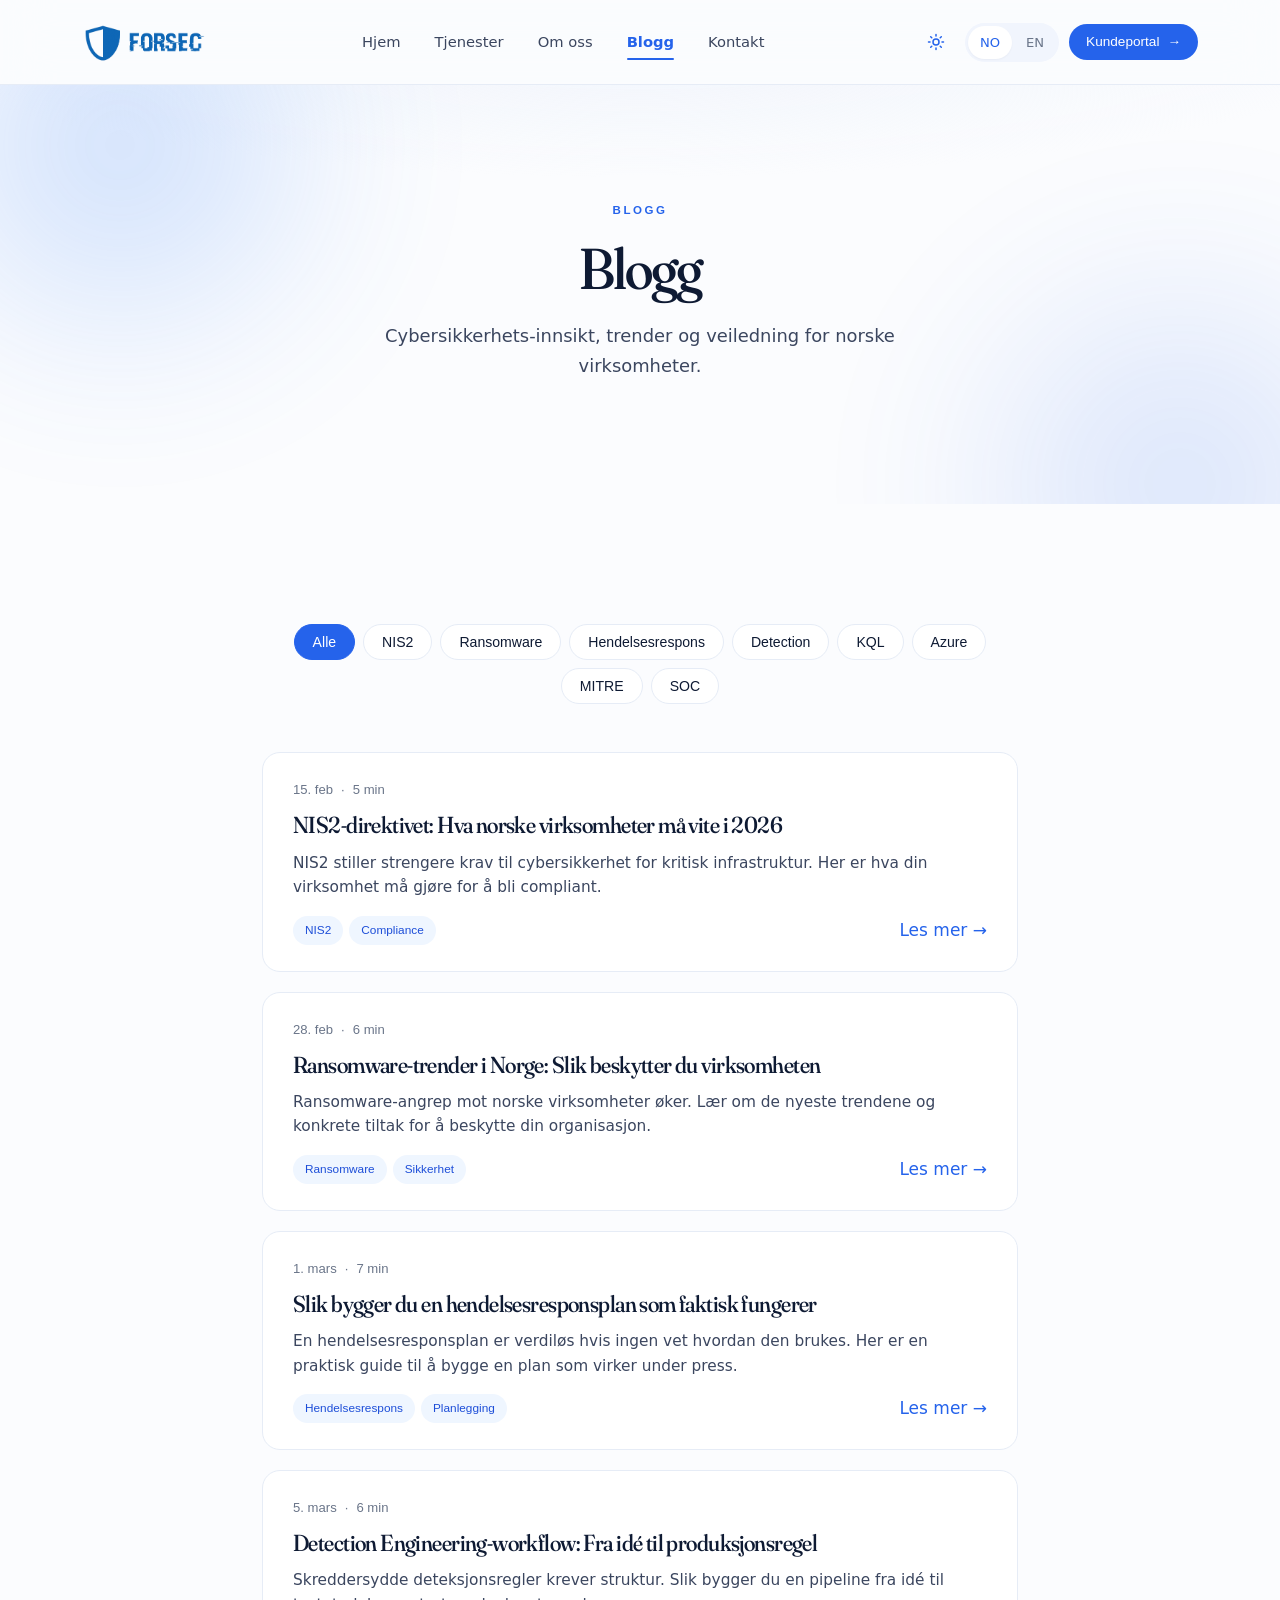
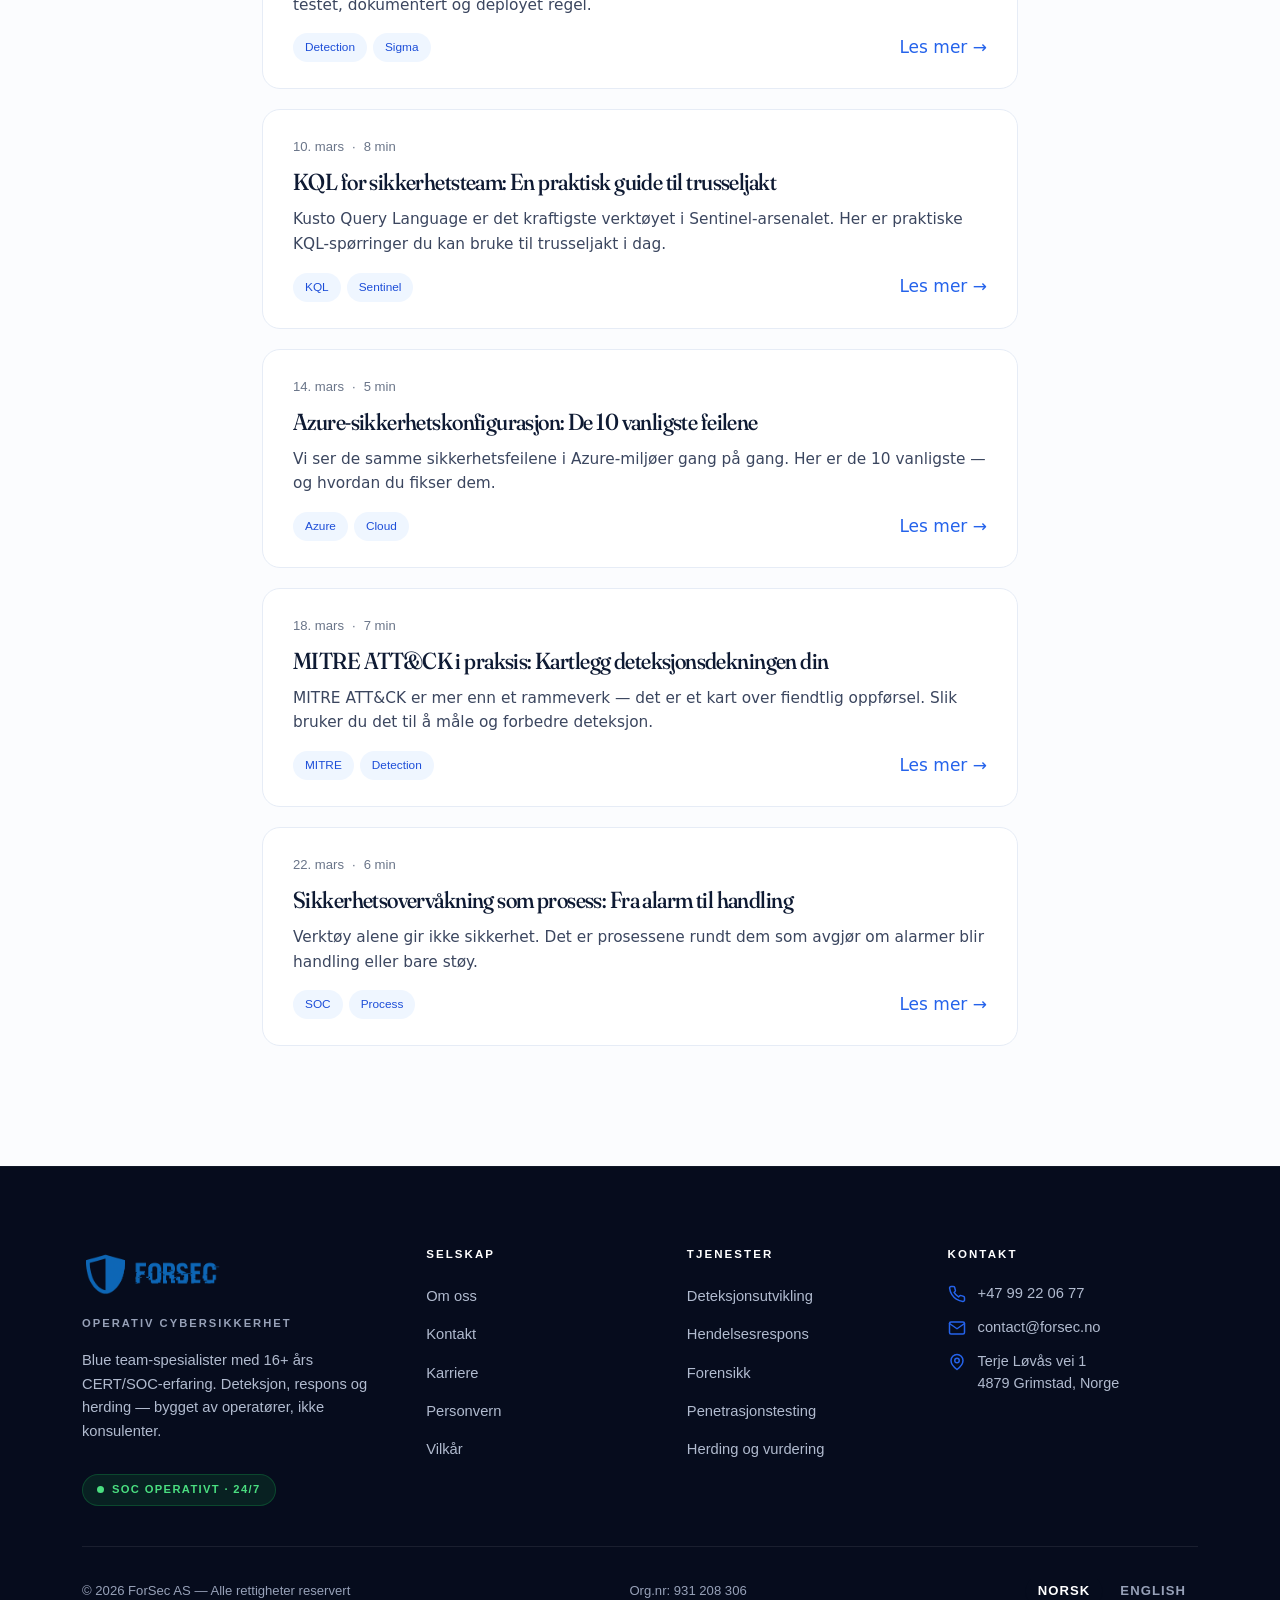
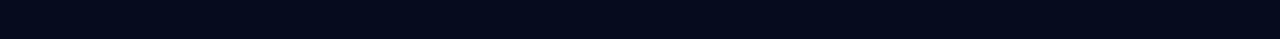
==== blogg.html @ 3f20dda6 "Add files via upload" ====
<!DOCTYPE html>
<html lang="nb" data-theme="light">
<head>
<meta charset="UTF-8" />
<meta name="viewport" content="width=device-width, initial-scale=1.0" />
<meta name="theme-color" content="#2563eb" />
<meta name="color-scheme" content="light dark" />
<meta name="description" content="ForSec blogg — cybersikkerhets-innsikt, trender og veiledning for norske virksomheter." />
<title>Blogg – ForSec</title>
<link rel="canonical" href="https://forsec.no/blogg.html" />
<link rel="icon" type="image/png" href="favicon.png" />
<link rel="preconnect" href="https://fonts.googleapis.com" />
<link rel="preconnect" href="https://fonts.gstatic.com" crossorigin />
<link href="https://fonts.googleapis.com/css2?family=Fraunces:opsz,wght@9..144,400;9..144,500;9..144,600family=Inter:wght@400;500;600;700;800&display=swapfamily=Inter:wght@400;500;600;700family=Inter:wght@400;500;600;700;800&display=swapdisplay=swap" rel="stylesheet" />
<link rel="stylesheet" href="styles.css" />
</head>
<body>
<a class="skip-link" href="#main">Hopp til hovedinnhold</a>
<header class="site-header">
  <div class="container header-inner">
    <a class="brand" href="index.html" aria-label="ForSec hjem"><img class="brand-logo" src="forsec-logo.png" alt="ForSec" width="120" height="32" /></a>
    <nav class="main-nav" aria-label="Hovedmeny" data-i18n-aria-label="aria.nav">
      <a href="index.html"     class="nav-link" data-i18n="nav.home">Hjem</a>
      <a href="tjenester.html" class="nav-link" data-i18n="nav.services">Tjenester</a>
      <a href="om-oss.html"    class="nav-link" data-i18n="nav.about">Om oss</a>
      <a href="blogg.html"     class="nav-link active" data-i18n="nav.blog">Blogg</a>
      <a href="kontakt.html"   class="nav-link" data-i18n="nav.contact">Kontakt</a>
    </nav>
    <div class="header-utils">
      <button class="theme-toggle" id="themeToggle" aria-label="Bytt tema" data-i18n-aria-label="aria.theme"><span class="icon-wrap"><svg class="icon icon-sun" viewBox="0 0 24 24" fill="none" stroke="currentColor" stroke-width="2" stroke-linecap="round" stroke-linejoin="round" aria-hidden="true"><circle cx="12" cy="12" r="4"/><path d="M12 2v2M12 20v2M4.93 4.93l1.41 1.41M17.66 17.66l1.41 1.41M2 12h2M20 12h2M4.93 19.07l1.41-1.41M17.66 6.34l1.41-1.41"/></svg><svg class="icon icon-moon" viewBox="0 0 24 24" fill="currentColor" aria-hidden="true"><path d="M20 14.5A8 8 0 0 1 9.5 4a8 8 0 1 0 10.5 10.5Z"/></svg></span></button>
      <div class="lang-toggle" role="group" aria-label="Språk" data-i18n-aria-label="aria.lang"><button class="lang-btn active" data-lang="no">NO</button><span class="lang-sep">/</span><button class="lang-btn" data-lang="en">EN</button></div>
      <button class="btn btn-primary btn-sm" type="button" data-action="login"><span data-i18n="nav.cta">Kundeportal</span> <span class="arrow" aria-hidden="true">→</span></button>
    </div>
  </div>
</header>

<main id="main">

<section class="hero hero-sub" aria-labelledby="bl-hero">
  <div class="container hero-inner">
    <span class="eyebrow" data-i18n="bl.eyebrow">Blogg</span>
    <h1 class="hero-title" id="bl-hero" data-i18n="bl.title">Blogg</h1>
    <p class="hero-lede" data-i18n="bl.lede">Cybersikkerhets-innsikt, trender og veiledning for norske virksomheter.</p>
  </div>
</section>

<section class="section">
  <div class="container container-narrow">
    <div class="blog-filter is-collapsed" id="blogFilter">
      <button class="filter-chip active" data-filter="all" data-i18n="bl.all">Alle</button>
      <button class="filter-chip" data-filter="nis2">NIS2</button>
      <button class="filter-chip" data-filter="ransomware">Ransomware</button>
      <button class="filter-chip" data-filter="ir">Hendelsesrespons</button>
      <button class="filter-chip" data-filter="detection">Detection</button>
      <button class="filter-chip" data-filter="kql">KQL</button>
      <button class="filter-chip" data-filter="azure">Azure</button>
      <button class="filter-chip" data-filter="mitre">MITRE</button>
      <button class="filter-chip" data-filter="soc">SOC</button>
    </div>

    <div class="blog-list">
      <article class="post-card reveal" data-tags="nis2 compliance">
        <div class="post-meta"><span data-i18n="blog.b1.date">15. feb</span><span>·</span><span data-i18n="blog.b1.read">5 min</span></div>
        <h2><a href="#" data-i18n="bl.a1.title">NIS2-direktivet: Hva norske virksomheter må vite i 2026</a></h2>
        <p data-i18n="bl.a1.body">NIS2 stiller strengere krav til cybersikkerhet for kritisk infrastruktur. Her er hva din virksomhet må gjøre for å bli compliant.</p>
        <div class="post-foot"><ul class="chips"><li>NIS2</li><li>Compliance</li></ul><a class="link" href="#" aria-label="Les hele artikkelen">Les mer →</a></div>
      </article>
      <article class="post-card reveal" data-tags="ransomware">
        <div class="post-meta"><span data-i18n="blog.b2.date">28. feb</span><span>·</span><span data-i18n="blog.b2.read">6 min</span></div>
        <h2><a href="#" data-i18n="bl.a2.title">Ransomware-trender i Norge: Slik beskytter du virksomheten</a></h2>
        <p data-i18n="bl.a2.body">Ransomware-angrep mot norske virksomheter øker. Lær om de nyeste trendene og konkrete tiltak for å beskytte din organisasjon.</p>
        <div class="post-foot"><ul class="chips"><li>Ransomware</li><li data-i18n="blog.b2.tag">Sikkerhet</li></ul><a class="link" href="#" aria-label="Les hele artikkelen">Les mer →</a></div>
      </article>
      <article class="post-card reveal" data-tags="ir">
        <div class="post-meta"><span data-i18n="blog.b3.date">1. mars</span><span>·</span><span data-i18n="blog.b3.read">7 min</span></div>
        <h2><a href="#" data-i18n="bl.a3.title">Slik bygger du en hendelsesresponsplan som faktisk fungerer</a></h2>
        <p data-i18n="bl.a3.body">En hendelsesresponsplan er verdiløs hvis ingen vet hvordan den brukes. Her er en praktisk guide til å bygge en plan som virker under press.</p>
        <div class="post-foot"><ul class="chips"><li data-i18n="blog.b3.chip1">Hendelsesrespons</li><li data-i18n="blog.b3.chip2">Planlegging</li></ul><a class="link" href="#" aria-label="Les hele artikkelen">Les mer →</a></div>
      </article>
      <article class="post-card reveal" data-tags="detection">
        <div class="post-meta"><span>5. mars</span><span>·</span><span>6 min</span></div>
        <h2><a href="#" data-i18n="bl.a4.title">Detection Engineering-workflow: Fra idé til produksjonsregel</a></h2>
        <p data-i18n="bl.a4.body">Skreddersydde deteksjonsregler krever struktur. Slik bygger du en pipeline fra idé til testet, dokumentert og deployet regel.</p>
        <div class="post-foot"><ul class="chips"><li>Detection</li><li>Sigma</li></ul><a class="link" href="#" aria-label="Les hele artikkelen">Les mer →</a></div>
      </article>
      <article class="post-card reveal" data-tags="kql detection">
        <div class="post-meta"><span>10. mars</span><span>·</span><span>8 min</span></div>
        <h2><a href="#" data-i18n="bl.a5.title">KQL for sikkerhetsteam: En praktisk guide til trusseljakt</a></h2>
        <p data-i18n="bl.a5.body">Kusto Query Language er det kraftigste verktøyet i Sentinel-arsenalet. Her er praktiske KQL-spørringer du kan bruke til trusseljakt i dag.</p>
        <div class="post-foot"><ul class="chips"><li>KQL</li><li>Sentinel</li></ul><a class="link" href="#" aria-label="Les hele artikkelen">Les mer →</a></div>
      </article>
      <article class="post-card reveal" data-tags="azure">
        <div class="post-meta"><span>14. mars</span><span>·</span><span>5 min</span></div>
        <h2><a href="#" data-i18n="bl.a6.title">Azure-sikkerhetskonfigurasjon: De 10 vanligste feilene</a></h2>
        <p data-i18n="bl.a6.body">Vi ser de samme sikkerhetsfeilene i Azure-miljøer gang på gang. Her er de 10 vanligste — og hvordan du fikser dem.</p>
        <div class="post-foot"><ul class="chips"><li>Azure</li><li>Cloud</li></ul><a class="link" href="#" aria-label="Les hele artikkelen">Les mer →</a></div>
      </article>
      <article class="post-card reveal" data-tags="mitre detection">
        <div class="post-meta"><span>18. mars</span><span>·</span><span>7 min</span></div>
        <h2><a href="#" data-i18n="bl.a7.title">MITRE ATT&amp;CK i praksis: Kartlegg deteksjonsdekningen din</a></h2>
        <p data-i18n="bl.a7.body">MITRE ATT&amp;CK er mer enn et rammeverk — det er et kart over fiendtlig oppførsel. Slik bruker du det til å måle og forbedre deteksjon.</p>
        <div class="post-foot"><ul class="chips"><li>MITRE</li><li>Detection</li></ul><a class="link" href="#" aria-label="Les hele artikkelen">Les mer →</a></div>
      </article>
      <article class="post-card reveal" data-tags="soc">
        <div class="post-meta"><span>22. mars</span><span>·</span><span>6 min</span></div>
        <h2><a href="#" data-i18n="bl.a8.title">Sikkerhetsovervåkning som prosess: Fra alarm til handling</a></h2>
        <p data-i18n="bl.a8.body">Verktøy alene gir ikke sikkerhet. Det er prosessene rundt dem som avgjør om alarmer blir handling eller bare støy.</p>
        <div class="post-foot"><ul class="chips"><li>SOC</li><li>Process</li></ul><a class="link" href="#" aria-label="Les hele artikkelen">Les mer →</a></div>
      </article>
    </div>
  </div>
</section>

</main>

<footer class="site-footer">
  <div class="container">
    <div class="footer-grid">
      <div class="footer-brand"><a class="brand" href="index.html"><img class="brand-logo" src="forsec-logo.png" alt="ForSec" width="120" height="32" /></a><span class="footer-tag" data-i18n="footer.tag">Operativ cybersikkerhet</span><p data-i18n="footer.body">Blue team-spesialister med 16+ års CERT/SOC-erfaring. Deteksjon, respons og herding — bygget av operatører, ikke konsulenter.</p><div class="status-pill"><span class="dot" aria-hidden="true"></span><span data-i18n="footer.status">SOC operativt · 24/7</span></div></div>
      <div class="footer-col"><h4 data-i18n="footer.h1">Selskap</h4><ul><li><a href="om-oss.html" data-i18n="footer.about">Om oss</a></li><li><a href="kontakt.html" data-i18n="footer.contact">Kontakt</a></li><li><a href="kontakt.html" data-i18n="footer.career">Karriere</a></li><li><a href="#" data-i18n="footer.privacy">Personvern</a></li><li><a href="#" data-i18n="footer.terms">Vilkår</a></li></ul></div>
      <div class="footer-col"><h4 data-i18n="footer.h2">Tjenester</h4><ul><li><a href="tjenester.html" data-i18n="footer.s1">Deteksjonsutvikling</a></li><li><a href="tjenester.html" data-i18n="footer.s2">Hendelsesrespons</a></li><li><a href="tjenester.html" data-i18n="footer.s3">Forensikk</a></li><li><a href="tjenester.html" data-i18n="footer.s4">Penetrasjonstesting</a></li><li><a href="tjenester.html" data-i18n="footer.s5">Herding og vurdering</a></li></ul></div>
      <div class="footer-col"><h4 data-i18n="footer.h3">Kontakt</h4><ul class="contact-list">
        <li><span class="ci" aria-hidden="true"><svg viewBox="0 0 24 24" fill="none" stroke="currentColor" stroke-width="2" stroke-linecap="round" stroke-linejoin="round"><path d="M22 16.92v3a2 2 0 0 1-2.18 2 19.79 19.79 0 0 1-8.63-3.07 19.5 19.5 0 0 1-6-6 19.79 19.79 0 0 1-3.07-8.67A2 2 0 0 1 4.11 2h3a2 2 0 0 1 2 1.72 12.84 12.84 0 0 0 .7 2.81 2 2 0 0 1-.45 2.11L8.09 9.91a16 16 0 0 0 6 6l1.27-1.27a2 2 0 0 1 2.11-.45 12.84 12.84 0 0 0 2.81.7A2 2 0 0 1 22 16.92z"/></svg></span><a href="tel:+4799220677">+47 99 22 06 77</a></li>
        <li><span class="ci" aria-hidden="true"><svg viewBox="0 0 24 24" width="18" height="14" fill="none" stroke="currentColor" stroke-width="2" stroke-linecap="round" stroke-linejoin="round"><rect x="2" y="4" width="20" height="16" rx="2"/><path d="m2 6 10 7L22 6"/></svg></span><a href="mailto:contact@forsec.no">contact@forsec.no</a></li>
        <li><span class="ci" aria-hidden="true"><svg viewBox="0 0 24 24" fill="none" stroke="currentColor" stroke-width="2" stroke-linecap="round" stroke-linejoin="round"><path d="M20 10c0 6-8 12-8 12s-8-6-8-12a8 8 0 0 1 16 0z"/><circle cx="12" cy="10" r="3"/></svg></span><span data-i18n="footer.addr">Terje Løvås vei 1<br/>4879 Grimstad, Norge</span></li>
      </ul></div>
    </div>
    <div class="footer-bottom"><span data-i18n="footer.copy">© 2026 ForSec AS — Alle rettigheter reservert</span><span data-i18n="footer.orgnr">Org.nr: 931 208 306</span><div class="footer-lang"><button class="lang-btn active" data-lang="no" data-i18n="footer.lang.no">NORSK</button><button class="lang-btn" data-lang="en" data-i18n="footer.lang.en">ENGLISH</button></div></div>
  </div>
</footer>

<script src="script.js"></script>
</body>
</html>
---- styles.css ----
/* ============================================================
   ForSec v3 — Apple/Anthropic refined editorial
   Serif headings (Fraunces) + Inter body. Blå + hvit + pastell.
   ============================================================ */

:root, [data-theme="light"] {
  --primary:        #2563eb;
  --primary-light:  #3b82f6;
  --primary-mid:    #93c5fd;
  --primary-dark:   #1d4ed8;
  --primary-darker: #1e3a8a;
  --primary-soft:   #eff6ff;
  --primary-softer: #f8faff;
  --primary-tint:   #f1f5fd;

  --bg:             #fbfcfe;
  --bg-tint:        #f1f5fd;
  --bg-elevated:    #ffffff;
  --bg-pastel:      #eef3fc;
  --bg-dark:        #0a1428;
  --bg-darker:      #060c1d;

  --text:           #0e1a33;
  --text-2:         #3b465f;
  --text-muted:     #6a7589;
  --text-faint:     #99a2b3;
  --text-on-dark:   #dce4f2;
  --text-on-dark-2: #b1bbcf;
  --text-on-dark-3: #97a1b8;

  --border:         #e6ecf6;
  --border-strong:  #d3dcec;

  --success: #16a34a;

  --shadow-xs: 0 1px 2px rgba(14,26,51,.04);
  --shadow-sm: 0 1px 3px rgba(14,26,51,.05);
  --shadow:    0 4px 16px rgba(14,26,51,.06), 0 1px 3px rgba(14,26,51,.04);
  --shadow-md: 0 12px 32px rgba(14,26,51,.08), 0 4px 10px rgba(14,26,51,.04);
  --shadow-lg: 0 24px 60px rgba(37,99,235,.16);
  --shadow-blue: 0 4px 14px rgba(37,99,235,.22);

  --r-sm: 10px;
  --r:    14px;
  --r-lg: 18px;
  --r-xl: 24px;

  --container: 1180px;
  --ease: cubic-bezier(.22,.61,.36,1);
  --t-fast: .2s var(--ease);
  --t-med:  .4s var(--ease);
  --t-slow: .65s var(--ease);
}

[data-theme="dark"] {
  --primary:       #6ea8ff;
  --primary-light: #93c5fd;
  --primary-dark:  #3b82f6;
  --primary-mid:   #6ea8ff;
  --primary-soft:  rgba(37,99,235,.18);
  --primary-softer:rgba(37,99,235,.08);
  --primary-tint:  rgba(37,99,235,.10);
  --bg:            #060c1d;
  --bg-tint:       #0b1530;
  --bg-elevated:   #0f1a36;
  --bg-pastel:     #0e1830;
  --text:          #f1f5fd;
  --text-2:        #c4cee0;
  --text-muted:    #8a94ad;
  --border:        #1d2849;
  --border-strong: #2c3a5f;
}

* { box-sizing: border-box; }
html { scroll-behavior: smooth; }
body {
  margin: 0;
  font-family: "Inter", system-ui, -apple-system, "Segoe UI", Roboto, sans-serif;
  font-size: 17px;
  background: var(--bg);
  color: var(--text);
  line-height: 1.6;
  -webkit-font-smoothing: antialiased;
  -moz-osx-font-smoothing: grayscale;
  transition: background-color .3s ease, color .3s ease;
}
img, svg { display: block; max-width: 100%; }
a { color: var(--text); text-decoration: none; }
ul { padding: 0; margin: 0; list-style: none; }
p  { margin: 0 0 1em; color: var(--text-2); }

/* Serif headings (Fraunces) — refined editorial feel */
h1, h2, h3, h4 {
  margin: 0;
  font-family: "Fraunces", "Source Serif Pro", "New York", Georgia, serif;
  font-weight: 500;
  color: var(--text);
  letter-spacing: -0.025em;
  font-variation-settings: "opsz" 144, "SOFT" 50;
}
h1 { font-size: clamp(2.8rem, 5.8vw, 4.8rem); line-height: 1.04; letter-spacing: -0.035em; font-weight: 500; }
h2 { font-size: clamp(2rem, 3.8vw, 3.1rem); line-height: 1.12; letter-spacing: -0.025em; font-weight: 500; }
h3 { font-size: 1.35rem; line-height: 1.3; font-weight: 500; letter-spacing: -0.015em; }
h4 { font-size: .82rem; line-height: 1.3; font-weight: 600; font-family: "Inter", sans-serif; letter-spacing: .04em; }
.grad { color: var(--primary); font-style: italic; }

.container { width: 100%; max-width: var(--container); margin: 0 auto; padding: 0 32px; }
.container-narrow { max-width: 820px; }

.skip-link {
  position: absolute; left: 16px; top: -100px; z-index: 100;
  background: var(--bg-elevated); color: var(--text);
  padding: 10px 16px; border-radius: var(--r);
  border: 1px solid var(--border-strong);
  font-weight: 600; transition: top .2s ease;
}
.skip-link:focus { top: 16px; outline: 2px solid var(--primary); outline-offset: 2px; }

/* ---------- Header (soft, refined) ---------- */
.site-header {
  position: sticky; top: 0; z-index: 50;
  background: rgba(251,252,254,.82);
  border-bottom: 1px solid var(--border);
  -webkit-backdrop-filter: blur(24px) saturate(180%);
          backdrop-filter: blur(24px) saturate(180%);
}
[data-theme="dark"] .site-header { background: rgba(6,12,29,.78); }
.header-inner { display: flex; align-items: center; justify-content: space-between; gap: 32px; min-height: 84px; }

.brand { display: inline-flex; align-items: center; gap: 10px; color: var(--text); font-weight: 700; }
.brand-logo { height: 46px; width: auto; object-fit: contain; transition: transform .4s var(--ease); }
.site-footer .brand-logo { height: 52px; }
.brand:hover .brand-logo { transform: scale(1.05); }

.main-nav { display: flex; gap: 6px; }
.nav-link {
  position: relative;
  color: var(--text-2); font-weight: 500; font-size: .92rem;
  padding: 10px 14px;
  transition: color var(--t-fast);
}
.nav-link::after {
  content: ''; position: absolute;
  left: 14px; right: 14px; bottom: 4px;
  height: 2px; background: var(--primary);
  transform: scaleX(0); transform-origin: center;
  transition: transform .3s var(--ease);
  border-radius: 2px;
}
.nav-link:hover { color: var(--primary); }
.nav-link:hover::after { transform: scaleX(1); }
.nav-link.active { color: var(--primary); font-weight: 600; }
.nav-link.active::after { transform: scaleX(1); }

.header-utils { display: flex; align-items: center; gap: 10px; }

.theme-toggle {
  display: inline-flex; align-items: center; justify-content: center;
  width: 38px; height: 38px;
  background: transparent; border: 0; padding: 0;
  color: var(--text-2); cursor: pointer;
  border-radius: var(--r-sm);
  transition: background-color var(--t-fast), color var(--t-fast);
}
.theme-toggle:hover { background: var(--primary-softer); color: var(--primary); }
.theme-toggle .icon-wrap { position: relative; width: 18px; height: 18px; }
.theme-toggle .icon { position: absolute; inset: 0; width: 18px; height: 18px; transition: opacity .3s, transform .45s var(--ease); }
.theme-toggle .icon-sun  { color: var(--primary); opacity: 1; transform: rotate(0) scale(1); }
.theme-toggle .icon-moon { color: var(--primary); opacity: 0; transform: rotate(-90deg) scale(.4); }
[data-theme="dark"] .theme-toggle .icon-sun  { opacity: 0; transform: rotate(90deg) scale(.4); }
[data-theme="dark"] .theme-toggle .icon-moon { opacity: 1; transform: rotate(0) scale(1); }

.lang-toggle { display: inline-flex; align-items: center; gap: 2px; padding: 3px; background: var(--bg-tint); border-radius: 999px; font-size: .82rem; }
[data-theme="dark"] .lang-toggle { background: rgba(255,255,255,.06); }
.lang-btn { background: transparent; border: 0; color: var(--text-muted); cursor: pointer; padding: 6px 12px; min-height: 30px; min-width: 32px; font-weight: 600; font: inherit; font-size: .82rem; border-radius: 999px; transition: color var(--t-fast), background var(--t-fast); }
.lang-btn:hover { color: var(--text); }
.lang-btn.active { background: var(--bg-elevated); color: var(--primary); box-shadow: var(--shadow-xs); }
.lang-sep { display: none; }

/* ---------- Buttons ---------- */
.btn {
  display: inline-flex; align-items: center; justify-content: center; gap: 8px;
  padding: 12px 22px;
  border-radius: 999px;
  font-weight: 500; font-size: .95rem;
  font-family: "Inter", sans-serif;
  border: 1px solid transparent;
  cursor: pointer; line-height: 1; text-decoration: none;
  position: relative; overflow: hidden; isolation: isolate;
  transition: transform var(--t-fast), box-shadow var(--t-fast), background var(--t-fast), color var(--t-fast), border-color var(--t-fast);
}
.btn-sm { padding: 8px 16px; font-size: .85rem; min-height: 36px; }
.btn-lg { padding: 14px 28px; font-size: 1rem; }
.btn-primary {
  background: var(--primary);
  color: #fff;
}
.btn-primary:hover { background: var(--primary-dark); }
.btn-ghost {
  background: transparent; color: var(--text);
  border: 1px solid var(--border-strong);
}
.btn-ghost:hover { border-color: var(--primary); color: var(--primary); }
.btn-outline-light { background: transparent; color: #fff; border-color: rgba(255,255,255,.3); }
.btn-outline-light:hover { border-color: rgba(255,255,255,.6); }

/* ---------- Hero (pastel, generous, refined) ---------- */
.hero {
  position: relative;
  padding: 140px 0 140px;
  overflow: hidden;
  text-align: center;
  background:
    radial-gradient(ellipse 90% 60% at 50% -20%, var(--bg-pastel) 0%, transparent 70%),
    var(--bg);
  transition: background .3s ease;
}
.hero::before, .hero::after {
  content: ''; position: absolute; border-radius: 50%; pointer-events: none;
  filter: blur(80px); opacity: .28;
}
.hero::before { width: 520px; height: 520px; top: -200px; left: -140px; background: radial-gradient(circle, var(--primary-light), transparent 70%); animation: float1 16s ease-in-out infinite; }
.hero::after  { width: 560px; height: 560px; bottom: -260px; right: -180px; background: radial-gradient(circle, var(--primary), transparent 70%); animation: float2 20s ease-in-out infinite; opacity: .18; }
[data-theme="dark"] .hero { background: radial-gradient(ellipse 90% 60% at 50% -20%, rgba(37,99,235,.18), transparent 70%), var(--bg); }
@keyframes float1 { 50% { transform: translate(40px, 30px); } }
@keyframes float2 { 50% { transform: translate(-30px, -20px); } }

.hero-inner { position: relative; z-index: 1; }
.hero-title { margin: 0 auto 32px; max-width: 980px; animation: rise .9s var(--ease) both; }
.hero-lede { max-width: 620px; margin: 0 auto 44px; font-size: 1.12rem; color: var(--text-2); line-height: 1.65; animation: rise 1s .1s var(--ease) both; }
.hero-actions { display: flex; flex-wrap: wrap; gap: 14px; justify-content: center; animation: rise 1.1s .18s var(--ease) both; }
.hero-stats {
  display: grid; grid-template-columns: repeat(3, 1fr);
  gap: 0; margin: 96px auto 0; max-width: 720px;
  animation: rise 1.2s .26s var(--ease) both;
}
.hero-stats li { display: flex; flex-direction: column; align-items: center; gap: 8px; padding: 18px; border-right: 1px solid var(--border); }
.hero-stats li:last-child { border-right: 0; }
.hero-stats strong { font-family: "Fraunces", serif; font-size: 3rem; font-weight: 500; color: var(--primary); line-height: 1; letter-spacing: -0.04em; }
.hero-stats span { font-size: .7rem; font-weight: 600; letter-spacing: .14em; color: var(--text-muted); text-transform: uppercase; text-align: center; }

@keyframes rise { from { opacity: 0; transform: translateY(16px); } to { opacity: 1; transform: none; } }
@keyframes pulse {
  0% { box-shadow: 0 0 0 0 rgba(37,99,235,.45); }
  70% { box-shadow: 0 0 0 8px rgba(37,99,235,0); }
  100% { box-shadow: 0 0 0 0 rgba(37,99,235,0); }
}

.rotator {
  display: inline-block; white-space: nowrap;
  opacity: 1; transform: translateY(0);
  transition: opacity .42s ease, transform .55s var(--ease);
  will-change: transform, opacity;
  color: var(--primary);
  font-style: italic;
}
.rotator.is-out  { opacity: 0; transform: translateY(-34px); }
.rotator.is-prep { opacity: 0; transform: translateY(34px); transition: none; }

/* ---------- Section ---------- */
.section { padding: 120px 0; position: relative; }
.section-tint { background: var(--bg-pastel); }
.section-head { max-width: 760px; margin: 0 auto 72px; text-align: center; }
.section-head.row { display: flex; justify-content: space-between; align-items: end; text-align: left; max-width: var(--container); flex-wrap: wrap; gap: 24px; margin-bottom: 56px; }
.eyebrow {
  display: inline-block;
  font-family: "Inter", sans-serif;
  font-size: .72rem; font-weight: 600; letter-spacing: .22em;
  color: var(--primary); text-transform: uppercase;
  margin-bottom: 20px;
}
.eyebrow.light { color: var(--primary-mid); }
.lede { font-size: 1.05rem; color: var(--text-2); margin-top: 18px; max-width: 600px; margin-left: auto; margin-right: auto; line-height: 1.65; }
.lede.light { color: var(--text-on-dark); }
h2.light { color: #fff; }

/* ---------- Grids ---------- */
.grid { display: grid; gap: 24px; }
.grid-2 { grid-template-columns: repeat(2, 1fr); }
.grid-3 { grid-template-columns: repeat(3, 1fr); }
.grid-4 { grid-template-columns: repeat(4, 1fr); }
@media (max-width: 980px) { .grid-3, .grid-4 { grid-template-columns: repeat(2, 1fr); } }
@media (max-width: 640px) { .grid-2, .grid-3, .grid-4 { grid-template-columns: 1fr; } }

/* ---------- Card (Apple-style: clean, generous padding) ---------- */
.card {
  position: relative;
  background: var(--bg-elevated);
  border: 1px solid var(--border);
  border-radius: var(--r-lg);
  padding: 32px 30px 30px;
  display: flex; flex-direction: column;
  transition: border-color .2s var(--ease);
}
.card:hover { border-color: var(--primary-mid); }

.card-head { display: flex; justify-content: space-between; align-items: center; margin-bottom: 20px; }
.card-num { font-family: "Fraunces", serif; font-size: 1rem; font-weight: 500; color: var(--primary); font-style: italic; }
.card-arrow {
  display: inline-flex; align-items: center; justify-content: center;
  width: 30px; height: 30px; border-radius: 999px;
  color: var(--primary);
  background: var(--primary-soft);
}

.card h3 { margin-bottom: 12px; color: var(--text); }
.card p { color: var(--text-2); font-size: .96rem; flex: 1; line-height: 1.65; }

.chips { display: flex; flex-wrap: wrap; gap: 6px; margin: 16px 0 20px; }
.chips li {
  font-family: "Inter", sans-serif;
  font-size: .74rem; padding: 5px 12px;
  background: var(--primary-soft);
  color: var(--primary-dark);
  border-radius: 999px; font-weight: 500;
}
[data-theme="dark"] .chips li { background: rgba(37,99,235,.18); color: var(--primary); }

.check-list li {
  position: relative; padding-left: 28px; margin: 10px 0;
  font-size: .94rem; color: var(--text-2); line-height: 1.55;
}
.check-list li::before {
  content: ''; position: absolute; left: 0; top: 6px;
  width: 18px; height: 18px;
  background: var(--primary);
  border-radius: 50%;
}
.check-list li::after {
  content: ''; position: absolute; left: 5px; top: 10px;
  width: 8px; height: 4px;
  border-left: 2px solid #fff;
  border-bottom: 2px solid #fff;
  transform: rotate(-45deg);
}

.card-link {
  display: inline-flex; align-items: center; gap: 6px;
  color: var(--primary); font-weight: 500; font-size: .94rem;
  font-family: "Inter", sans-serif;
  margin-top: auto;
}

.link { color: var(--primary); font-weight: 500; transition: color var(--t-fast); }
.link:hover { color: var(--primary-dark); text-decoration: underline; text-underline-offset: 3px; }

/* Pillar */
.pillar { position: relative; padding-top: 64px; overflow: hidden; }
.pillar .card-num-big {
  position: absolute; top: 16px; left: 30px;
  font-family: "Fraunces", serif;
  font-size: 4.5rem; font-weight: 400;
  color: var(--primary);
  opacity: .14;
  letter-spacing: -0.04em;
  line-height: 1; z-index: 0; pointer-events: none; font-style: italic;
}
.pillar > * { position: relative; z-index: 1; }

/* Partner */
.partner-card {
  display: block;
  background: var(--bg-elevated);
  border: 1px solid var(--border);
  border-radius: var(--r-lg);
  padding: 36px;
  transition: border-color .2s var(--ease);
}
.partner-card:hover { border-color: var(--primary-mid); }
.partner-head { display: flex; align-items: center; gap: 18px; margin-bottom: 10px; padding-bottom: 20px; border-bottom: 1px solid var(--border); }
.partner-logo { width: 54px; height: 54px; flex-shrink: 0; object-fit: contain; padding: 6px; background: #fff; border-radius: var(--r-sm); border: 1px solid var(--border); }
.partner-head h3 { font-size: 1.2rem; }
.partner-body p { font-size: .96rem; margin: 18px 0; }

/* Industry */
.industry-card { padding: 30px 28px; }
.industry-icon {
  width: 48px; height: 48px;
  background: var(--primary-soft);
  color: var(--primary);
  border-radius: var(--r-sm);
  display: grid; place-items: center;
  font-size: 1.25rem; font-weight: 600;
  margin-bottom: 22px;
}
.industry-card ul li {
  position: relative; padding-left: 16px;
  font-size: .9rem; color: var(--text-2); margin: 10px 0; line-height: 1.55;
}
.industry-card ul li::before {
  content: ''; position: absolute; left: 0; top: 10px;
  width: 5px; height: 5px; border-radius: 50%; background: var(--primary);
}

/* FAQ */
.faq { display: flex; flex-direction: column; gap: 12px; }
.faq-item {
  background: var(--bg-elevated);
  border: 1px solid var(--border);
  border-radius: var(--r);
  overflow: hidden;
  transition: border-color var(--t-fast), box-shadow var(--t-fast);
}
.faq-item:hover { border-color: var(--primary-mid); }
.faq-item[open] { border-color: var(--primary); box-shadow: var(--shadow-sm); }
.faq-item summary {
  list-style: none; display: flex; justify-content: space-between; align-items: center;
  padding: 22px 26px; cursor: pointer; gap: 16px;
  font-weight: 500; color: var(--text); font-size: 1rem;
  font-family: "Fraunces", serif; font-weight: 500;
}
.faq-item summary::-webkit-details-marker { display: none; }
.faq-q { transition: color var(--t-fast); }
.faq-item:hover .faq-q, .faq-item[open] .faq-q { color: var(--primary); }
.faq-toggle {
  flex-shrink: 0;
  width: 30px; height: 30px; border-radius: 999px;
  background: var(--primary-soft);
  color: var(--primary);
  display: inline-flex; align-items: center; justify-content: center;
  position: relative;
  transition: background var(--t-fast), color var(--t-fast);
}
.faq-item[open] .faq-toggle { background: var(--primary); color: #fff; }
.faq-toggle::before, .faq-toggle::after {
  content: ''; position: absolute; background: currentColor; border-radius: 1px;
  transition: transform .3s var(--ease);
}
.faq-toggle::before { left: 9px; right: 9px; top: 14px; height: 2px; }
.faq-toggle::after  { left: 14px; top: 9px; bottom: 9px; width: 2px; }
.faq-item[open] .faq-toggle::after { transform: scaleY(0); }
.faq-body { padding: 0 26px 24px; color: var(--text-2); font-size: .96rem; line-height: 1.65; animation: fade .3s ease both; }
@keyframes fade { from { opacity: 0; transform: translateY(-4px); } to { opacity: 1; transform: none; } }

/* Blog card */
.blog-card {
  display: flex; flex-direction: column;
  background: var(--bg-elevated);
  border: 1px solid var(--border);
  border-radius: var(--r-lg);
  overflow: hidden;
  transition: border-color .2s var(--ease);
}
.blog-card:hover { border-color: var(--primary-mid); }
.blog-cover {
  height: 160px;
  position: relative;
  background-size: cover; background-position: center;
  overflow: hidden;
}
.blog-cover.cover-nis2     { background-image: url('nis2.jpeg'); }
.blog-cover.cover-ransom   { background-image: url('ransomware.png'); }
.blog-cover.cover-incident { background-image: url('cybersecuritys-roadmap-hero.png'); }
.blog-cover::after {
  content: ''; position: absolute; inset: 0;
  background: linear-gradient(180deg, rgba(11,18,32,.12) 0%, rgba(11,18,32,.78) 100%);
}
.blog-cover .tag {
  position: absolute; left: 20px; bottom: 16px;
  color: #fff; font-weight: 600; font-size: .82rem; letter-spacing: .03em;
  z-index: 1;
  font-family: "Inter", sans-serif;
  text-shadow: 0 1px 4px rgba(0,0,0,.4);
}
.blog-body { padding: 22px 26px 26px; display: flex; flex-direction: column; flex: 1; }
.blog-meta { display: flex; gap: 8px; color: var(--text-muted); font-size: .78rem; margin-bottom: 10px; font-weight: 500; }
.blog-card h3 { font-size: 1.2rem; margin-bottom: 10px; line-height: 1.35; }
.blog-card p { font-size: .94rem; flex: 1; line-height: 1.6; }

/* CTA dark */
.cta-section {
  position: relative;
  background: linear-gradient(180deg, var(--bg-dark) 0%, var(--bg-darker) 100%);
  color: #fff;
  text-align: center;
  padding: 120px 0;
  overflow: hidden;
}
.cta-section::before {
  content: ''; position: absolute; inset: 0;
  background:
    radial-gradient(circle at 50% 0%, rgba(37,99,235,.4), transparent 60%),
    radial-gradient(circle at 80% 80%, rgba(37,99,235,.18), transparent 55%);
  pointer-events: none;
}
.cta-section h2 { color: #fff; }
.cta-actions { display: flex; gap: 14px; flex-wrap: wrap; justify-content: center; margin-top: 8px; position: relative; }
.trust-row {
  display: flex; gap: 0; flex-wrap: wrap; justify-content: center;
  margin: 64px auto 0; position: relative;
  color: var(--text-on-dark-3); font-size: .74rem; font-weight: 600; letter-spacing: .18em; text-transform: uppercase;
  font-family: "Inter", sans-serif;
}
.trust-row li { padding: 6px 28px; border-right: 1px solid rgba(255,255,255,.14); transition: color var(--t-fast); white-space: nowrap; }
.trust-row li:last-child { border-right: 0; }
.trust-row li:hover { color: #fff; }
@media (max-width: 640px) { .trust-row li { border-right: 0; padding: 4px 14px; } }

/* Footer */
.site-footer {
  background: var(--bg-darker);
  color: var(--text-on-dark);
  padding: 80px 0 32px;
  border-top: 1px solid rgba(255,255,255,.04);
  font-family: "Inter", sans-serif;
}
.footer-grid {
  display: grid; grid-template-columns: 1.4fr 1fr 1fr 1.2fr;
  gap: 52px; padding-bottom: 40px;
  border-bottom: 1px solid rgba(255,255,255,.08);
  margin-bottom: 28px;
}
.footer-brand .brand { color: #fff; display: inline-flex; margin-bottom: 16px; }
.footer-tag { display: block; font-size: .7rem; letter-spacing: .18em; color: var(--text-on-dark-3); margin: 0 0 16px; font-weight: 600; text-transform: uppercase; }
.footer-brand p { color: var(--text-on-dark-2); font-size: .92rem; max-width: 320px; line-height: 1.6; }
.status-pill {
  display: inline-flex; align-items: center; gap: 8px;
  margin-top: 16px;
  padding: 6px 14px;
  background: rgba(22,163,74,.14);
  color: #4ade80;
  border: 1px solid rgba(22,163,74,.3);
  border-radius: 999px;
  font-size: .7rem; font-weight: 600; letter-spacing: .12em; text-transform: uppercase;
}
.status-pill .dot { width: 7px; height: 7px; border-radius: 50%; background: #4ade80; animation: pulse-green 2s infinite; }
@keyframes pulse-green {
  0% { box-shadow: 0 0 0 0 rgba(74,222,128,.5); }
  70% { box-shadow: 0 0 0 8px rgba(74,222,128,0); }
  100% { box-shadow: 0 0 0 0 rgba(74,222,128,0); }
}

.footer-col h4 { color: #fff; font-size: .72rem; letter-spacing: .18em; text-transform: uppercase; font-weight: 600; margin-bottom: 20px; font-family: "Inter", sans-serif; }
.footer-col ul li { margin: 11px 0; }
.footer-col a { color: var(--text-on-dark-2); font-size: .92rem; transition: color var(--t-fast); }
.footer-col a:hover { color: #fff; }

.contact-list li { display: flex; gap: 12px; align-items: flex-start; line-height: 1.55; margin: 13px 0; font-size: .9rem; color: var(--text-on-dark-2); }
.contact-list .ci { color: var(--primary); flex-shrink: 0; width: 18px; display: inline-flex; align-items: center; }
.contact-list .ci svg { display: block; width: 18px; height: 18px; transform: translateY(3px); }
.contact-list a { color: var(--text-on-dark-2); }
.contact-list a:hover { color: #fff; }

.footer-bottom {
  display: flex; justify-content: space-between; align-items: center;
  flex-wrap: wrap; gap: 16px;
  font-size: .82rem; color: var(--text-on-dark-3);
}
.footer-lang { display: flex; gap: 6px; }
.footer-lang .lang-btn { color: var(--text-on-dark-3); padding: 5px 12px; min-height: 32px; font-weight: 600; letter-spacing: .08em; background: transparent; }
.footer-lang .lang-btn:hover { color: #fff; }
.footer-lang .lang-btn.active { color: #fff; }

/* Reveal */
.js-reveal .reveal { opacity: 0; transform: translateY(20px); transition: opacity .8s ease, transform .8s var(--ease); }
.js-reveal .reveal.in { opacity: 1; transform: none; }

/* Hamburger */
.nav-toggle {
  display: none; width: 40px; height: 40px;
  background: transparent; border: 0; padding: 0;
  color: var(--text); cursor: pointer; border-radius: var(--r-sm);
  align-items: center; justify-content: center;
  transition: background-color var(--t-fast);
}
.nav-toggle:hover { background: var(--primary-softer); }
.nav-toggle .bars { position: relative; width: 20px; height: 14px; }
.nav-toggle .bars::before, .nav-toggle .bars::after, .nav-toggle .bars span {
  content: ''; position: absolute; left: 0; right: 0; height: 2px; background: currentColor; border-radius: 2px;
  transition: transform .3s var(--ease), opacity .2s, top .3s;
}
.nav-toggle .bars::before { top: 0; }
.nav-toggle .bars span    { top: 6px; }
.nav-toggle .bars::after  { top: 12px; }
.nav-toggle[aria-expanded="true"] .bars::before { top: 6px; transform: rotate(45deg); }
.nav-toggle[aria-expanded="true"] .bars::after  { top: 6px; transform: rotate(-45deg); }
.nav-toggle[aria-expanded="true"] .bars span    { opacity: 0; }

.mobile-nav {
  position: fixed; left: 16px; right: 16px; top: 84px; z-index: 49;
  background: var(--bg-elevated);
  border: 1px solid var(--border);
  border-radius: var(--r-lg);
  box-shadow: var(--shadow-lg);
  padding: 20px; display: flex; flex-direction: column; gap: 4px;
  transform: translateY(-8px); opacity: 0; pointer-events: none;
  transition: transform .3s var(--ease), opacity .25s ease;
}
.mobile-nav.is-open { transform: none; opacity: 1; pointer-events: auto; }
.mobile-nav a.nav-link { display: block; padding: 14px 12px; font-size: 1rem; }
.mobile-nav .mn-actions { display: flex; gap: 12px; align-items: center; margin-top: 14px; flex-wrap: wrap; }

/* Sub-page hero */
.hero-sub { padding: 110px 0 80px; }
.hero-sub .hero-title { font-size: clamp(2.4rem, 4.6vw, 3.6rem); margin-bottom: 22px; }

/* Process */
.process { display: grid; grid-template-columns: repeat(4, 1fr); gap: 28px; position: relative; }
.process::before {
  content: ''; position: absolute; left: 6%; right: 6%; top: 30px; height: 2px;
  background: linear-gradient(90deg, transparent, var(--primary), transparent);
  z-index: 0;
}
.process-step { position: relative; z-index: 1; text-align: center; padding: 0 8px; }
.step-num {
  display: inline-grid; place-items: center;
  width: 60px; height: 60px; border-radius: 50%;
  background: var(--bg-elevated);
  border: 2px solid var(--primary);
  color: var(--primary);
  font-family: "Fraunces", serif;
  font-weight: 500; font-size: 1.4rem;
  margin-bottom: 18px;
  box-shadow: 0 0 0 8px var(--bg);
  transition: transform .3s var(--ease), background var(--t-med), color var(--t-med);
}
.process-step:hover .step-num { background: var(--primary); color: #fff; }
.process-step h3 { font-size: 1.1rem; margin-bottom: 8px; }
.process-step p { font-size: .9rem; color: var(--text-2); line-height: 1.55; }
@media (max-width: 900px) { .process { grid-template-columns: 1fr 1fr; } .process::before { display: none; } }
@media (max-width: 520px) { .process { grid-template-columns: 1fr; } }

/* About / Team */
.prose { max-width: 720px; margin: 0 auto; }
.prose p { font-size: 1.1rem; line-height: 1.75; color: var(--text-2); }
.om-stats { display: grid; grid-template-columns: repeat(3, 1fr); gap: 0; margin: 52px auto 0; max-width: 760px; }
.stat-pill { padding: 26px 18px; text-align: center; border-right: 1px solid var(--border); transition: background .2s var(--ease); }
.stat-pill:hover { background: var(--primary-softer); }
.stat-pill:last-child { border-right: 0; }
.stat-pill strong { display: block; font-family: "Fraunces", serif; font-size: 2.4rem; font-weight: 500; color: var(--primary); margin-bottom: 6px; letter-spacing: -0.03em; }
.stat-pill span { font-size: .7rem; letter-spacing: .14em; color: var(--text-muted); font-weight: 600; text-transform: uppercase; }
@media (max-width: 560px) { .om-stats { grid-template-columns: 1fr; } .stat-pill { border-right: 0; border-bottom: 1px solid var(--border); } }

.team-grid { display: grid; grid-template-columns: repeat(auto-fit, minmax(260px, 360px)); gap: 24px; justify-content: center; }
.team-card { background: var(--bg-elevated); border: 1px solid var(--border); border-radius: var(--r-lg); padding: 32px 26px; text-align: center; transition: border-color .2s var(--ease); }
.team-card:hover { border-color: var(--primary-mid); }
.team-photo { width: 124px; height: 124px; border-radius: 50%; margin: 0 auto 18px; overflow: hidden; background: var(--bg-tint); box-shadow: 0 0 0 4px var(--bg-elevated), 0 0 0 5px var(--primary); }
.team-photo img { width: 100%; height: 100%; object-fit: cover; }
.team-card h3 { margin-bottom: 6px; }
.team-role { color: var(--primary); font-weight: 500; margin: 0 0 4px; font-size: .92rem; font-style: italic; }
.team-loc { color: var(--text-muted); font-size: .85rem; margin: 0 0 14px; }
.team-bio { font-size: .94rem; color: var(--text-2); line-height: 1.6; }
.team-tags { display: flex; flex-wrap: wrap; gap: 6px; justify-content: center; margin-top: 16px; }
.team-tags li { font-size: .72rem; padding: 4px 10px; background: var(--primary-soft); color: var(--primary-dark); border-radius: 999px; font-weight: 500; font-family: "Inter", sans-serif; }
[data-theme="dark"] .team-tags li { background: rgba(37,99,235,.18); color: var(--primary); }

/* Contact */
.contact-grid { display: grid; grid-template-columns: 1fr 1.2fr; gap: 56px; align-items: start; }
@media (max-width: 900px) { .contact-grid { grid-template-columns: 1fr; gap: 40px; } }
.contact-info h2 { margin-bottom: 14px; font-size: 1.75rem; }
.info-list { display: flex; flex-direction: column; gap: 22px; margin-top: 28px; }
.info-list li { display: flex; gap: 16px; align-items: flex-start; }
.info-icon { flex-shrink: 0; width: 42px; height: 42px; border-radius: var(--r-sm); background: var(--primary-soft); color: var(--primary); display: grid; place-items: center; }
.info-icon svg { width: 20px; height: 20px; }
.info-label { display: block; font-size: .7rem; letter-spacing: .14em; color: var(--text-muted); font-weight: 600; text-transform: uppercase; margin-bottom: 4px; font-family: "Inter", sans-serif; }
.info-list a { color: var(--text); font-weight: 500; }
.info-list a:hover { color: var(--primary); }

.contact-cards { display: flex; flex-direction: column; gap: 18px; }
.contact-card { background: var(--bg-elevated); border: 1px solid var(--border); border-radius: var(--r-lg); padding: 28px 30px; transition: border-color .2s var(--ease); }
.contact-card.link-card { display: block; cursor: pointer; }
.contact-card.link-card:hover { border-color: var(--primary-mid); }
.cc-icon { width: 42px; height: 42px; border-radius: var(--r-sm); background: var(--primary-soft); color: var(--primary); display: grid; place-items: center; margin-bottom: 16px; }
.cc-icon svg { width: 20px; height: 20px; }

.contact-form { display: flex; flex-direction: column; gap: 16px; padding: 32px; background: var(--bg-elevated); border: 1px solid var(--border); border-radius: var(--r-lg); }
.form-row { display: grid; grid-template-columns: 1fr 1fr; gap: 14px; }
@media (max-width: 560px) { .form-row { grid-template-columns: 1fr; } }
.field { display: flex; flex-direction: column; gap: 6px; }
.field label { font-size: .82rem; font-weight: 600; color: var(--text); font-family: "Inter", sans-serif; }
.field input, .field textarea {
  font-family: "Inter", sans-serif; font-size: .95rem;
  padding: 12px 16px;
  background: var(--bg);
  border: 1px solid var(--border-strong);
  border-radius: var(--r);
  color: var(--text); width: 100%; resize: vertical;
  transition: border-color var(--t-fast), box-shadow var(--t-fast);
}
.field input:focus-visible, .field textarea:focus-visible {
  outline: none; border-color: var(--primary);
  box-shadow: 0 0 0 3px rgba(37,99,235,.18);
}
.form-note { color: var(--text-muted); font-size: .82rem; }

/* Blog page */
.blog-filter { display: flex; flex-wrap: wrap; gap: 8px; justify-content: center; margin-bottom: 48px; }
.filter-chip {
  font-family: "Inter", sans-serif;
  background: var(--bg-elevated); color: var(--text);
  border: 1px solid var(--border);
  padding: 9px 18px;
  border-radius: 999px;
  cursor: pointer; font-weight: 500; font-size: .88rem;
  transition: background var(--t-fast), color var(--t-fast), border-color var(--t-fast);
}
.filter-chip:hover { border-color: var(--primary); }
.filter-chip.active { background: var(--primary); color: #fff; border-color: var(--primary); }
.blog-filter.is-collapsed .filter-chip.extra { display: none; }
.filter-more { font-family: "Inter", sans-serif; background: transparent; color: var(--primary); border: 0; padding: 9px 16px; cursor: pointer; font-weight: 600; font-size: .92rem; display: inline-flex; align-items: center; gap: 4px; }
.filter-more .more-plus { display: inline-block; transition: transform .3s var(--ease); }
.blog-filter:not(.is-collapsed) .filter-more .more-plus { transform: rotate(45deg); }
.blog-filter:not(.is-collapsed) .filter-more .more-count { display: none; }

.blog-list { display: grid; gap: 20px; }
.post-card { background: var(--bg-elevated); border: 1px solid var(--border); border-radius: var(--r-lg); padding: 26px 30px; transition: border-color .2s var(--ease); }
.post-card:hover { border-color: var(--primary-mid); }
.post-card.is-hidden { display: none; }
.post-meta { display: flex; gap: 8px; color: var(--text-muted); font-size: .82rem; margin-bottom: 10px; font-weight: 500; font-family: "Inter", sans-serif; }
.post-card h2 { font-size: 1.45rem; margin-bottom: 10px; line-height: 1.3; }
.post-card h2 a { color: var(--text); }
.post-card:hover h2 a { color: var(--primary); }
.post-card p { font-size: .96rem; margin-bottom: 16px; line-height: 1.6; }
.post-foot { display: flex; justify-content: space-between; align-items: center; gap: 16px; flex-wrap: wrap; }
.post-foot .chips { margin: 0; }

/* Login modal */
.btn-block { display: flex; width: 100%; }
.modal {
  position: fixed; inset: 0; z-index: 200;
  display: flex; align-items: center; justify-content: center;
  padding: 20px; opacity: 0; pointer-events: none;
  transition: opacity .25s ease;
}
.modal.is-open { opacity: 1; pointer-events: auto; }
.modal-backdrop { position: absolute; inset: 0; background: rgba(11,18,32,.65); -webkit-backdrop-filter: blur(10px); backdrop-filter: blur(10px); }
.modal-panel {
  position: relative; width: 100%; max-width: 440px;
  background: var(--bg-elevated);
  border: 1px solid var(--border);
  border-radius: var(--r-xl);
  padding: 36px;
  box-shadow: 0 30px 80px rgba(0,0,0,.45);
  transform: translateY(20px) scale(.97); opacity: 0;
  transition: transform .35s var(--ease), opacity .25s ease;
}
.modal.is-open .modal-panel { transform: none; opacity: 1; }
.modal-close { position: absolute; top: 10px; right: 12px; width: 44px; height: 44px; background: transparent; border: 0; cursor: pointer; color: var(--text-muted); border-radius: 999px; font-size: 1.6rem; transition: background var(--t-fast), color var(--t-fast); }
.modal-close:hover { background: var(--primary-softer); color: var(--primary); }
.modal-head { text-align: center; margin-bottom: 24px; }
.modal-logo { display: flex; justify-content: center; margin-bottom: 14px; }
.modal-head h2 { font-size: 1.5rem; margin-bottom: 8px; }
.modal-head p { font-size: .94rem; color: var(--text-2); }
.login-form { display: flex; flex-direction: column; gap: 14px; }
.login-row { display: flex; justify-content: space-between; align-items: center; gap: 12px; font-size: .9rem; }
.check { display: inline-flex; align-items: center; gap: 8px; cursor: pointer; color: var(--text-2); user-select: none; }
.check input[type="checkbox"] {
  appearance: none; -webkit-appearance: none;
  width: 18px; height: 18px; margin: 0;
  border: 2px solid var(--border-strong);
  border-radius: 4px;
  background: var(--bg-elevated);
  cursor: pointer;
  display: inline-grid; place-content: center;
  position: relative;
  transition: background-color var(--t-fast), border-color var(--t-fast);
}
.check input[type="checkbox"]:hover { border-color: var(--primary); }
.check input[type="checkbox"]:checked { background: var(--primary); border-color: var(--primary); }
.check input[type="checkbox"]:checked::after {
  content: ''; width: 10px; height: 6px;
  border-left: 2.4px solid #fff; border-bottom: 2.4px solid #fff;
  transform: rotate(-45deg) translate(1px,-1px);
}
.login-msg { margin: 4px 0 0; font-size: .9rem; color: var(--text-muted); min-height: 1.2em; }
.login-msg.is-info { color: var(--primary); }
.login-foot { margin-top: 14px; font-size: .82rem; color: var(--text-muted); text-align: center; }

/* A11y */
:focus { outline: none; }
:focus-visible {
  outline: 2px solid var(--primary);
  outline-offset: 2px;
  border-radius: 4px;
}
@media (prefers-reduced-motion: reduce) {
  *, *::before, *::after { animation-duration: .001ms !important; transition-duration: .001ms !important; }
}

/* Responsive */
@media (max-width: 980px) {
  .main-nav { display: none; }
  .nav-toggle { display: inline-flex; }
  .header-utils .lang-toggle, .header-utils > .btn { display: none; }
  .footer-grid { grid-template-columns: 1fr 1fr; }
}
@media (max-width: 640px) {
  .container { padding: 0 22px; }
  .section { padding: 80px 0; }
  .hero { padding: 90px 0 90px; }
  .hero-title { margin-bottom: 32px; }
  .hero-lede { margin-bottom: 44px; }
  .hero-stats { margin-top: 60px; }
  .hero-stats li { border-right: 0; border-bottom: 1px solid var(--border); padding: 14px; }
  .hero-stats li:last-child { border-bottom: 0; }
  .hero-stats strong { font-size: 2.2rem; }
  .footer-grid { grid-template-columns: 1fr; gap: 36px; }
  .footer-bottom { justify-content: center; text-align: center; }
  .section-head.row { flex-direction: column; align-items: start; }
}
@media (min-width: 981px) { .mobile-nav { display: none; } }
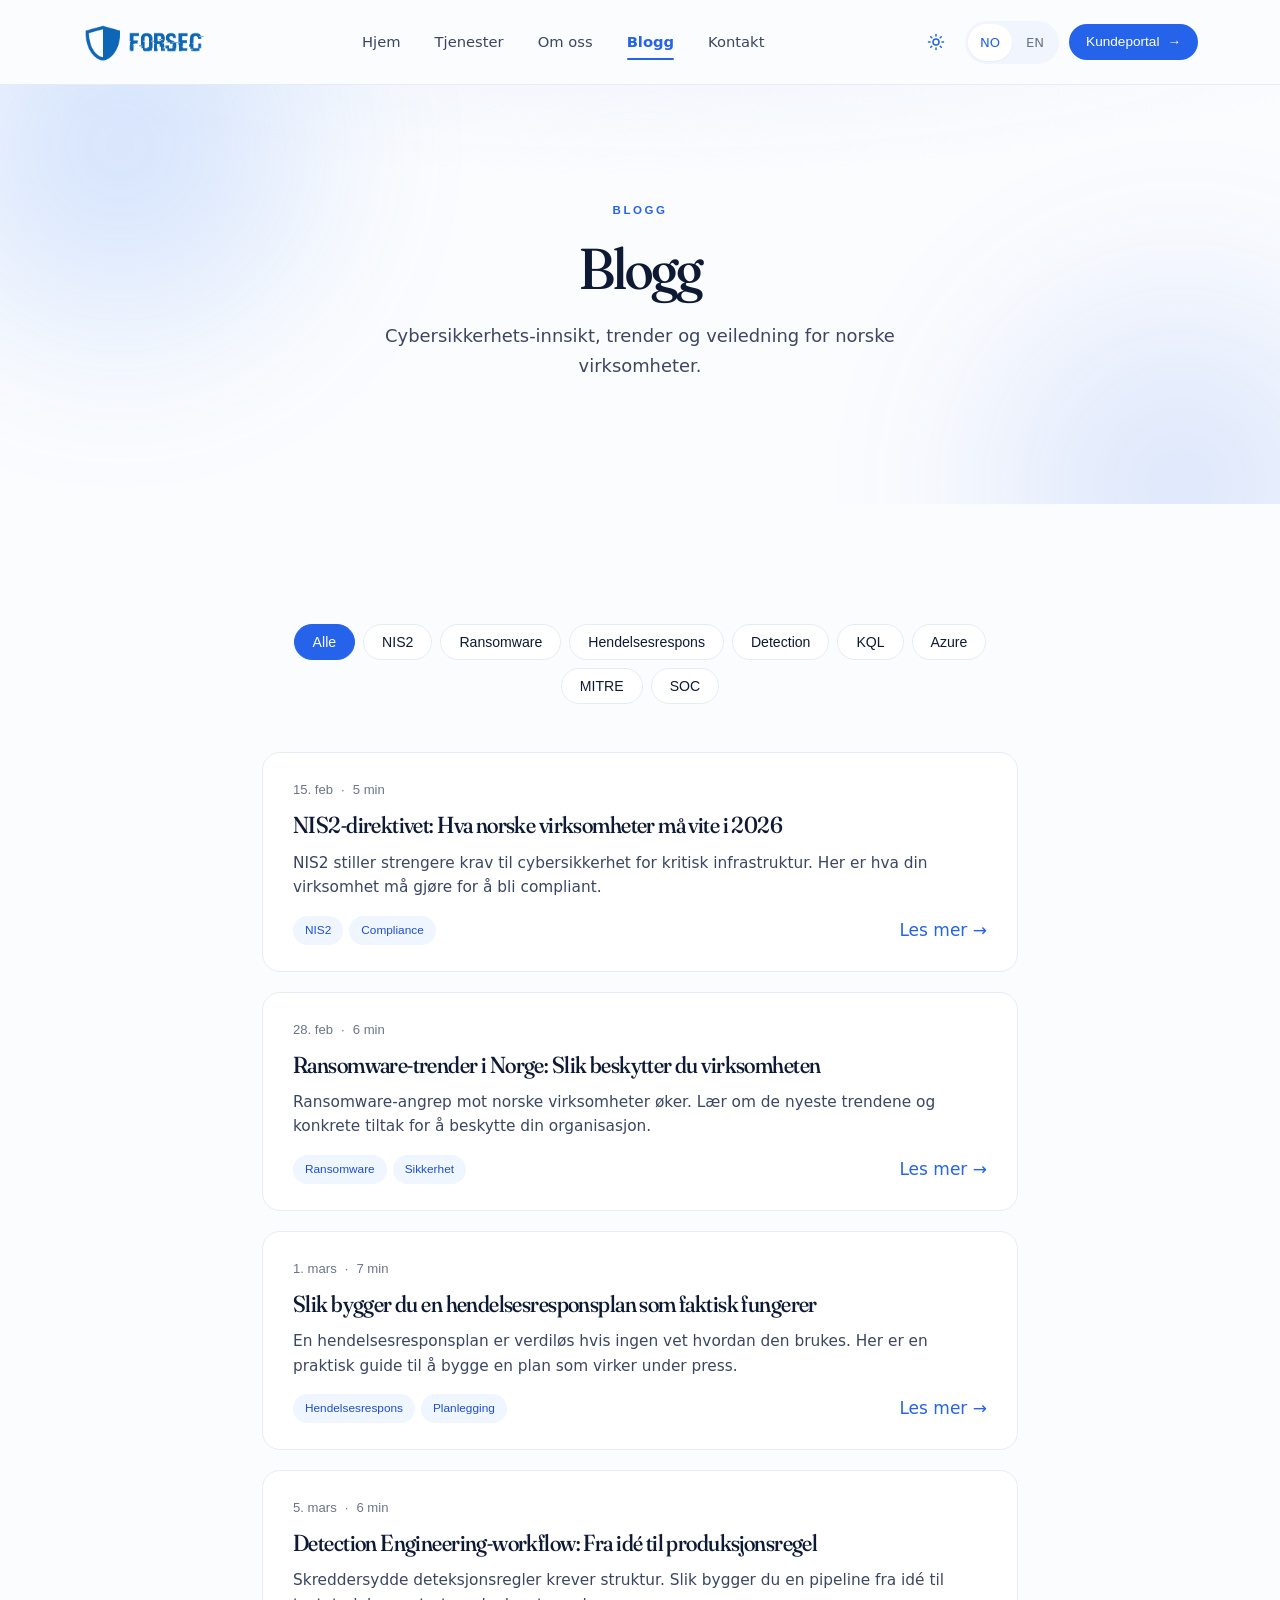
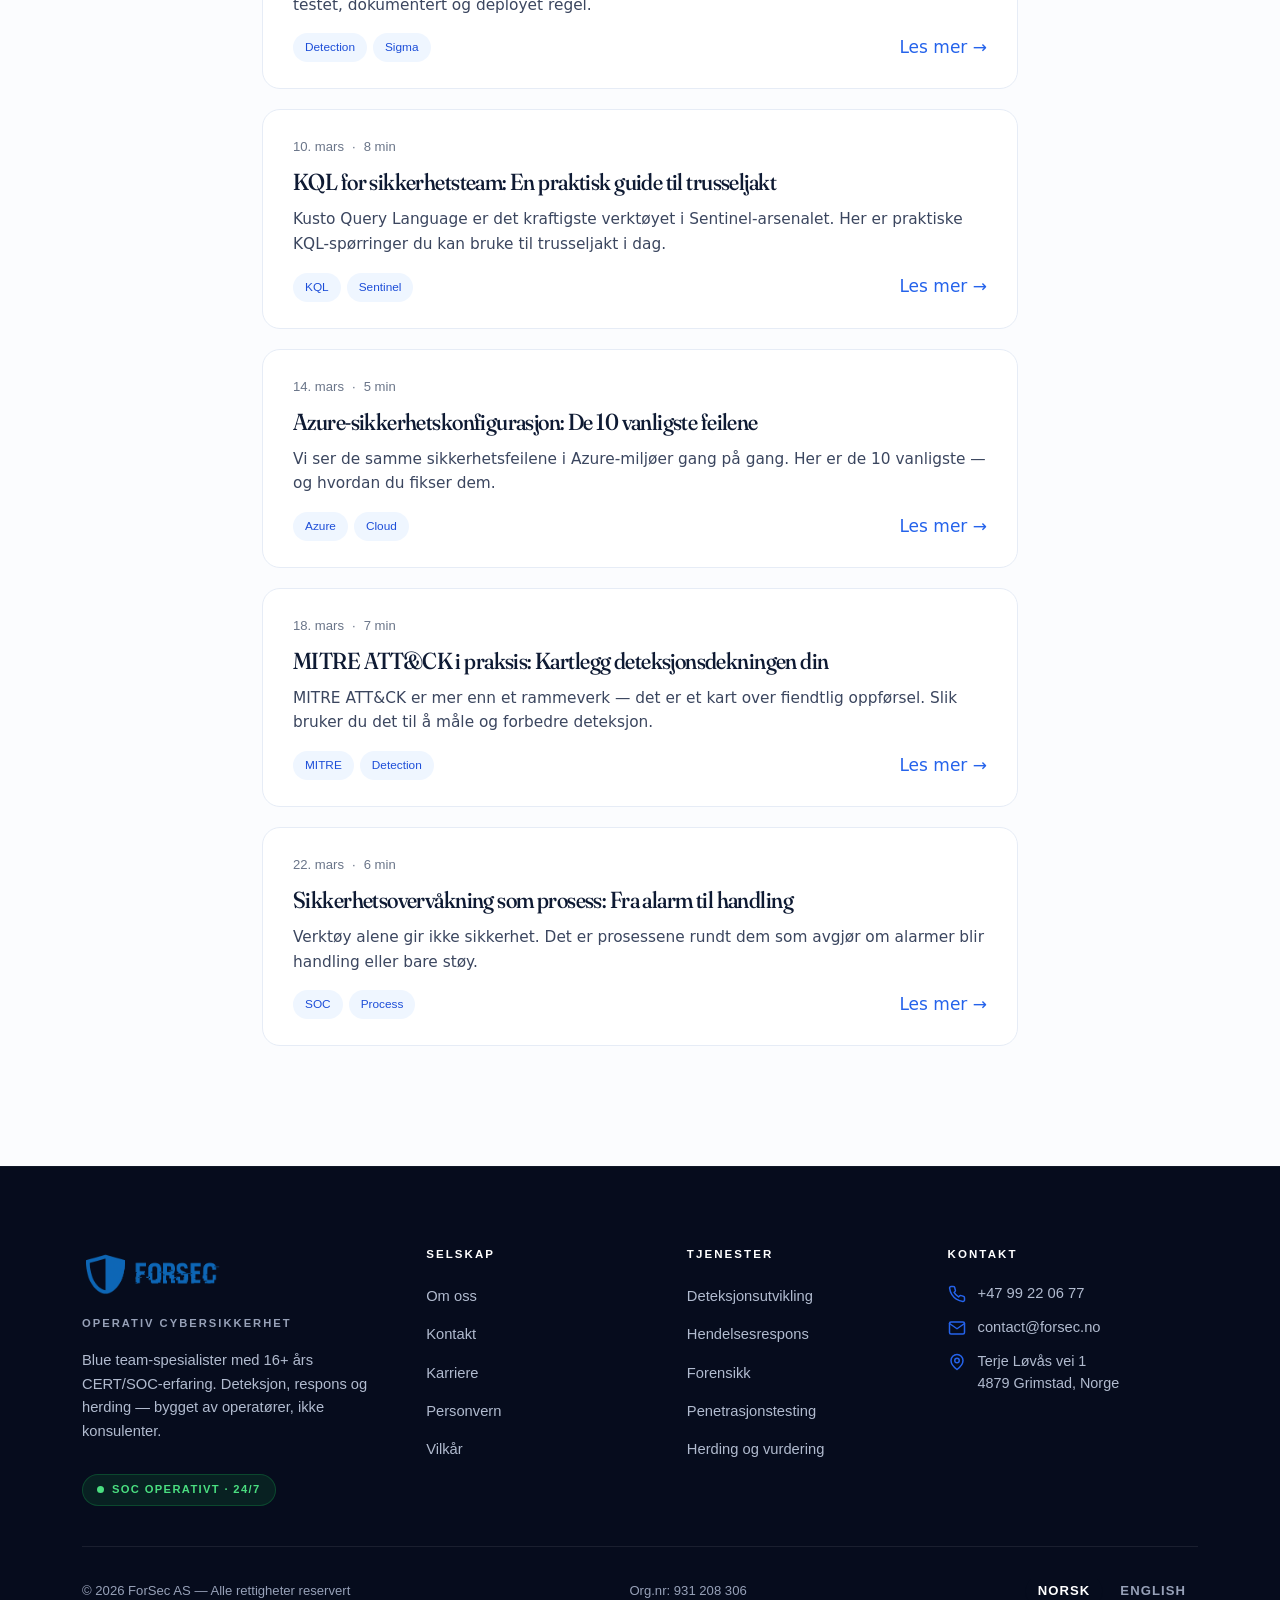
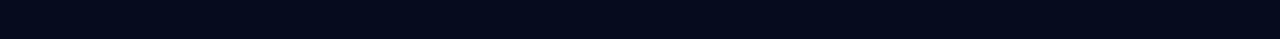
==== commit 42c9b021: "Add files via upload" ====
--- a/blogg.html
+++ b/blogg.html
@@ -12,7 +12,7 @@
 <link rel="preconnect" href="https://fonts.googleapis.com" />
 <link rel="preconnect" href="https://fonts.gstatic.com" crossorigin />
 <link href="https://fonts.googleapis.com/css2?family=Fraunces:opsz,wght@9..144,400;9..144,500;9..144,600family=Inter:wght@400;500;600;700;800&display=swapfamily=Inter:wght@400;500;600;700family=Inter:wght@400;500;600;700;800&display=swapdisplay=swap" rel="stylesheet" />
-<link rel="stylesheet" href="styles.css" />
+<link rel="stylesheet" href="styles.css?v=1779738824" />
 </head>
 <body>
 <a class="skip-link" href="#main">Hopp til hovedinnhold</a>
@@ -129,6 +129,6 @@
   </div>
 </footer>
 
-<script src="script.js"></script>
+<script src="script.js?v=1779738824"></script>
 </body>
 </html>
--- a/styles.css
+++ b/styles.css
@@ -172,7 +172,7 @@
 
 .lang-toggle { display: inline-flex; align-items: center; gap: 2px; padding: 3px; background: var(--bg-tint); border-radius: 999px; font-size: .82rem; }
 [data-theme="dark"] .lang-toggle { background: rgba(255,255,255,.06); }
-.lang-btn { background: transparent; border: 0; color: var(--text-muted); cursor: pointer; padding: 6px 12px; min-height: 30px; min-width: 32px; font-weight: 600; font: inherit; font-size: .82rem; border-radius: 999px; transition: color var(--t-fast), background var(--t-fast); }
+.lang-btn { background: transparent; border: 0; color: var(--text-muted); cursor: pointer; padding: 8px 12px; min-height: 36px; min-width: 36px; font-weight: 600; font: inherit; font-size: .82rem; border-radius: 999px; transition: color var(--t-fast), background var(--t-fast); }
 .lang-btn:hover { color: var(--text); }
 .lang-btn.active { background: var(--bg-elevated); color: var(--primary); box-shadow: var(--shadow-xs); }
 .lang-sep { display: none; }
@@ -577,18 +577,52 @@
 .nav-toggle[aria-expanded="true"] .bars span    { opacity: 0; }
 
 .mobile-nav {
-  position: fixed; left: 16px; right: 16px; top: 84px; z-index: 49;
+  position: fixed; left: 0; right: 0; top: 84px;
+  bottom: 0; z-index: 49;
   background: var(--bg-elevated);
-  border: 1px solid var(--border);
-  border-radius: var(--r-lg);
-  box-shadow: var(--shadow-lg);
-  padding: 20px; display: flex; flex-direction: column; gap: 4px;
-  transform: translateY(-8px); opacity: 0; pointer-events: none;
-  transition: transform .3s var(--ease), opacity .25s ease;
+  border-top: 1px solid var(--border);
+  padding: 8px 0 0;
+  display: flex; flex-direction: column;
+  opacity: 0; pointer-events: none;
+  transform: translateY(-8px);
+  transition: transform .25s var(--ease), opacity .2s ease;
+  overflow-y: auto;
 }
 .mobile-nav.is-open { transform: none; opacity: 1; pointer-events: auto; }
-.mobile-nav a.nav-link { display: block; padding: 14px 12px; font-size: 1rem; }
-.mobile-nav .mn-actions { display: flex; gap: 12px; align-items: center; margin-top: 14px; flex-wrap: wrap; }
+.mobile-nav a.nav-link {
+  display: flex; align-items: center; justify-content: space-between;
+  padding: 22px 28px;
+  font-size: 1.15rem; font-weight: 500;
+  color: var(--text);
+  border-bottom: 1px solid var(--border);
+  font-family: "Fraunces", serif;
+}
+.mobile-nav a.nav-link::after { display: none; }
+.mobile-nav a.nav-link::before {
+  content: '→';
+  position: absolute; right: 28px;
+  color: var(--text-faint); font-size: 1rem;
+  opacity: 0; transform: translateX(-6px);
+  transition: opacity .2s, transform .2s;
+  font-family: "Inter", sans-serif;
+}
+.mobile-nav a.nav-link { position: relative; }
+.mobile-nav a.nav-link:hover { background: var(--primary-softer); color: var(--primary); }
+.mobile-nav a.nav-link:hover::before { opacity: 1; transform: translateX(0); color: var(--primary); }
+.mobile-nav a.nav-link.active { color: var(--primary); }
+
+.mobile-nav .mn-actions {
+  margin-top: auto;
+  padding: 24px 28px 32px;
+  display: flex; flex-direction: column; gap: 16px;
+  border-top: 1px solid var(--border);
+  background: var(--bg-tint);
+}
+.mobile-nav .mn-actions .lang-toggle { align-self: flex-start; }
+.mobile-nav .mn-actions .btn { width: 100%; justify-content: center; padding: 14px 20px; font-size: 1rem; }
+.mobile-nav .mn-actions .btn-primary::before { display: none; }
+
+body.mn-open { overflow: hidden; }
 
 /* Sub-page hero */
 .hero-sub { padding: 110px 0 80px; }
